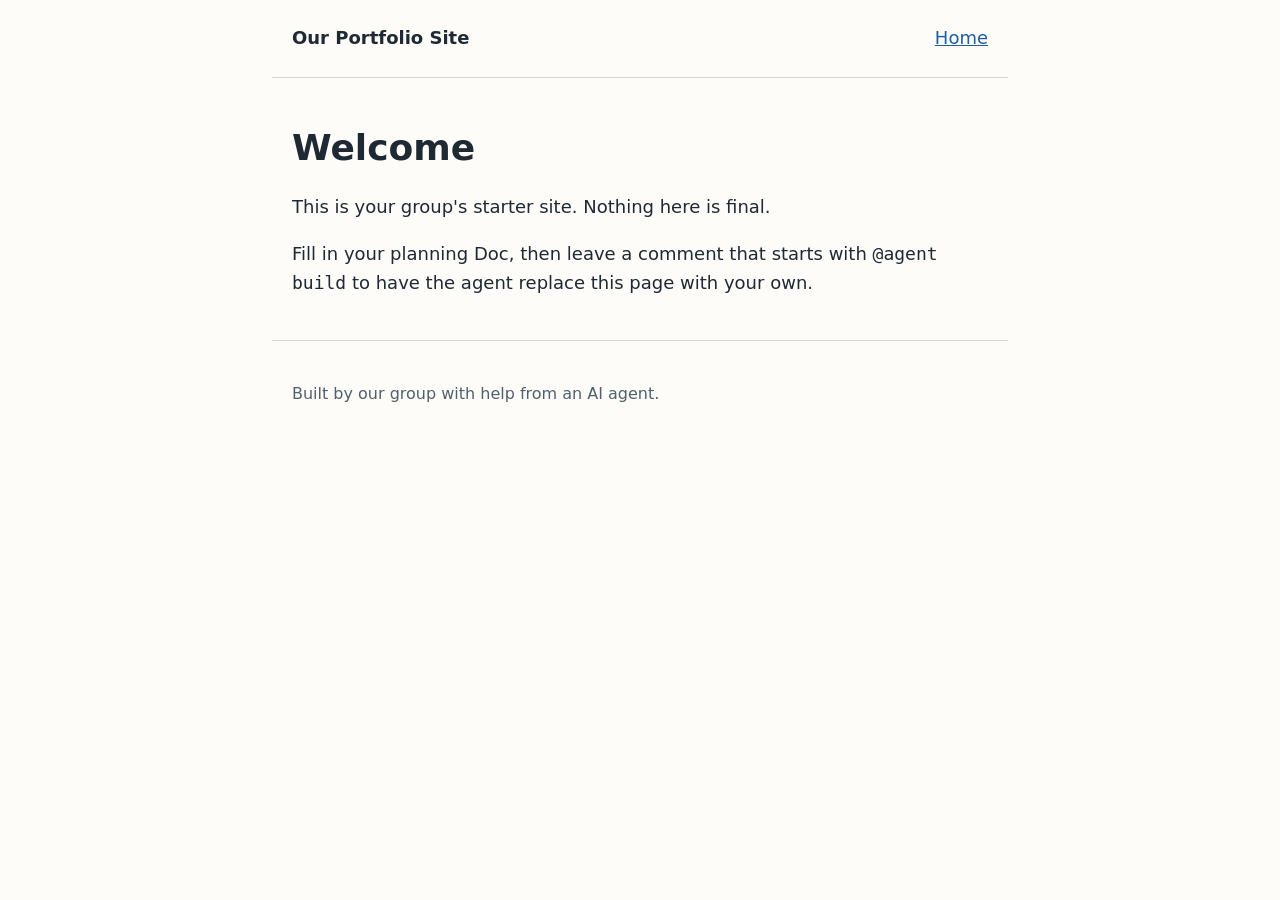
==== index.html @ 2a4f2ccf "Initial commit" ====
<!DOCTYPE html>
<html lang="en">
<head>
  <meta charset="utf-8">
  <meta name="viewport" content="width=device-width, initial-scale=1">
  <title>Our Portfolio Site</title>
  <link rel="stylesheet" href="styles.css">
</head>
<body>
  <a class="skip-link" href="#main">Skip to main content</a>

  <header class="site-header">
    <p class="site-title"><a href="index.html">Our Portfolio Site</a></p>
    <nav aria-label="Main">
      <ul>
        <li><a href="index.html" aria-current="page">Home</a></li>
      </ul>
    </nav>
  </header>

  <main id="main">
    <h1>Welcome</h1>
    <p>This is your group's starter site. Nothing here is final.</p>
    <p>Fill in your planning Doc, then leave a comment that starts with
      <code>@agent build</code> to have the agent replace this page with your own.</p>
  </main>

  <footer class="site-footer">
    <p>Built by our group with help from an AI agent.</p>
  </footer>
</body>
</html>
---- styles.css ----
:root {
  --text: #1f2933;
  --muted: #52606d;
  --background: #fdfcf9;
  --accent: #1d5fa8;
  --border: #d9d4c7;
  --max-width: 46rem;
}

*,
*::before,
*::after {
  box-sizing: border-box;
}

body {
  margin: 0;
  font-family: system-ui, -apple-system, "Segoe UI", Roboto, sans-serif;
  font-size: 1.125rem;
  line-height: 1.6;
  color: var(--text);
  background: var(--background);
}

.site-header,
main,
.site-footer {
  max-width: var(--max-width);
  margin: 0 auto;
  padding: 1.5rem 1.25rem;
}

.site-header {
  display: flex;
  flex-wrap: wrap;
  align-items: baseline;
  justify-content: space-between;
  gap: 1rem;
  border-bottom: 1px solid var(--border);
}

.site-title {
  margin: 0;
  font-weight: 700;
}

.site-title a {
  color: inherit;
  text-decoration: none;
}

nav ul {
  display: flex;
  flex-wrap: wrap;
  gap: 1.25rem;
  margin: 0;
  padding: 0;
  list-style: none;
}

a {
  color: var(--accent);
}

a:focus-visible {
  outline: 3px solid var(--accent);
  outline-offset: 2px;
}

h1 {
  font-size: 2.25rem;
  line-height: 1.2;
}

img,
video {
  max-width: 100%;
  height: auto;
}

.site-footer {
  border-top: 1px solid var(--border);
  color: var(--muted);
  font-size: 1rem;
}

.skip-link {
  position: absolute;
  left: -999rem;
}

.skip-link:focus {
  left: 1rem;
  top: 1rem;
  padding: 0.5rem 0.75rem;
  background: var(--background);
}
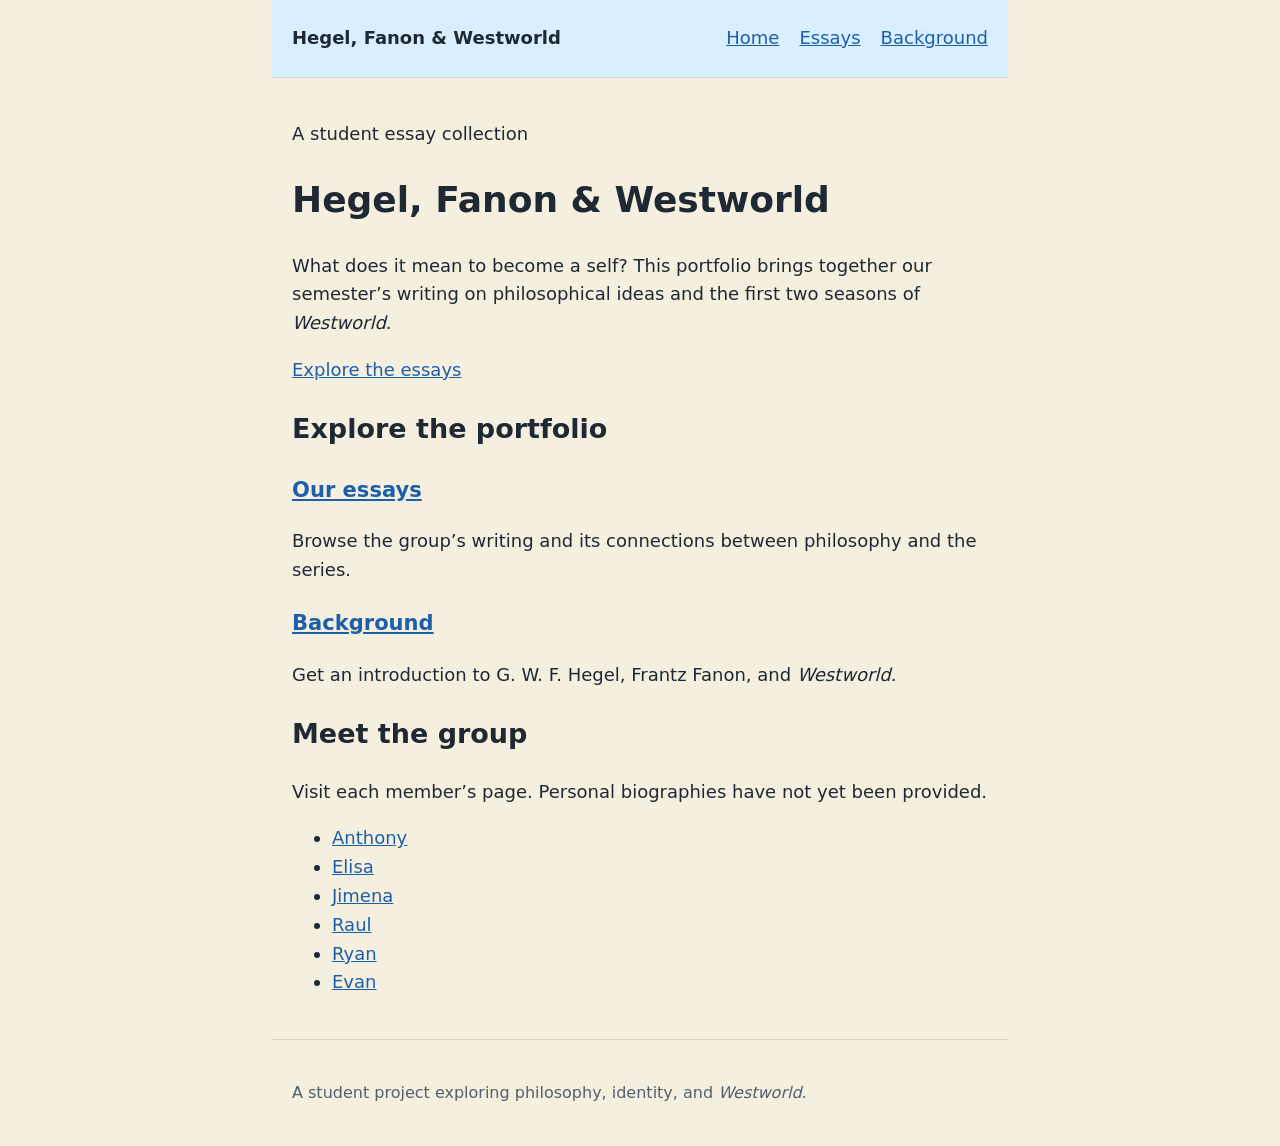
==== commit c862ca29: "Agent: update index.html" ====
--- a/index.html
+++ b/index.html
@@ -3,30 +3,61 @@
 <head>
   <meta charset="utf-8">
   <meta name="viewport" content="width=device-width, initial-scale=1">
-  <title>Our Portfolio Site</title>
+  <title>Hegel, Fanon &amp; Westworld | Student Essays</title>
   <link rel="stylesheet" href="styles.css">
 </head>
 <body>
   <a class="skip-link" href="#main">Skip to main content</a>
 
   <header class="site-header">
-    <p class="site-title"><a href="index.html">Our Portfolio Site</a></p>
+    <p class="site-title"><a href="index.html">Hegel, Fanon &amp; Westworld</a></p>
     <nav aria-label="Main">
       <ul>
         <li><a href="index.html" aria-current="page">Home</a></li>
+        <li><a href="essays.html">Essays</a></li>
+        <li><a href="background.html">Background</a></li>
       </ul>
     </nav>
   </header>
 
   <main id="main">
-    <h1>Welcome</h1>
-    <p>This is your group's starter site. Nothing here is final.</p>
-    <p>Fill in your planning Doc, then leave a comment that starts with
-      <code>@agent build</code> to have the agent replace this page with your own.</p>
+    <section class="hero" aria-labelledby="page-title">
+      <p class="eyebrow">A student essay collection</p>
+      <h1 id="page-title">Hegel, Fanon &amp; Westworld</h1>
+      <p class="lead">What does it mean to become a self? This portfolio brings together our semester’s writing on philosophical ideas and the first two seasons of <em>Westworld</em>.</p>
+      <p><a class="button-link" href="essays.html">Explore the essays</a></p>
+    </section>
+
+    <section aria-labelledby="explore-title">
+      <h2 id="explore-title">Explore the portfolio</h2>
+      <div class="card-grid">
+        <article class="card">
+          <h3><a href="essays.html">Our essays</a></h3>
+          <p>Browse the group’s writing and its connections between philosophy and the series.</p>
+        </article>
+        <article class="card">
+          <h3><a href="background.html">Background</a></h3>
+          <p>Get an introduction to G. W. F. Hegel, Frantz Fanon, and <em>Westworld</em>.</p>
+        </article>
+      </div>
+    </section>
+
+    <section aria-labelledby="members-title">
+      <h2 id="members-title">Meet the group</h2>
+      <p>Visit each member’s page. Personal biographies have not yet been provided.</p>
+      <ul class="member-list">
+        <li><a href="about-anthony.html">Anthony</a></li>
+        <li><a href="about-elisa.html">Elisa</a></li>
+        <li><a href="about-jimena.html">Jimena</a></li>
+        <li><a href="about-raul.html">Raul</a></li>
+        <li><a href="about-ryan.html">Ryan</a></li>
+        <li><a href="about-evan.html">Evan</a></li>
+      </ul>
+    </section>
   </main>
 
   <footer class="site-footer">
-    <p>Built by our group with help from an AI agent.</p>
+    <p>A student project exploring philosophy, identity, and <em>Westworld</em>.</p>
   </footer>
 </body>
 </html>
--- a/styles.css
+++ b/styles.css
@@ -1,9 +1,10 @@
 :root {
   --text: #1f2933;
   --muted: #52606d;
-  --background: #fdfcf9;
+  --background: #f5efdf;
   --accent: #1d5fa8;
   --border: #d9d4c7;
+  --baby-blue: #d9efff;
   --max-width: 46rem;
 }
 
@@ -31,6 +32,7 @@
 }
 
 .site-header {
+  background: var(--baby-blue);
   display: flex;
   flex-wrap: wrap;
   align-items: baseline;
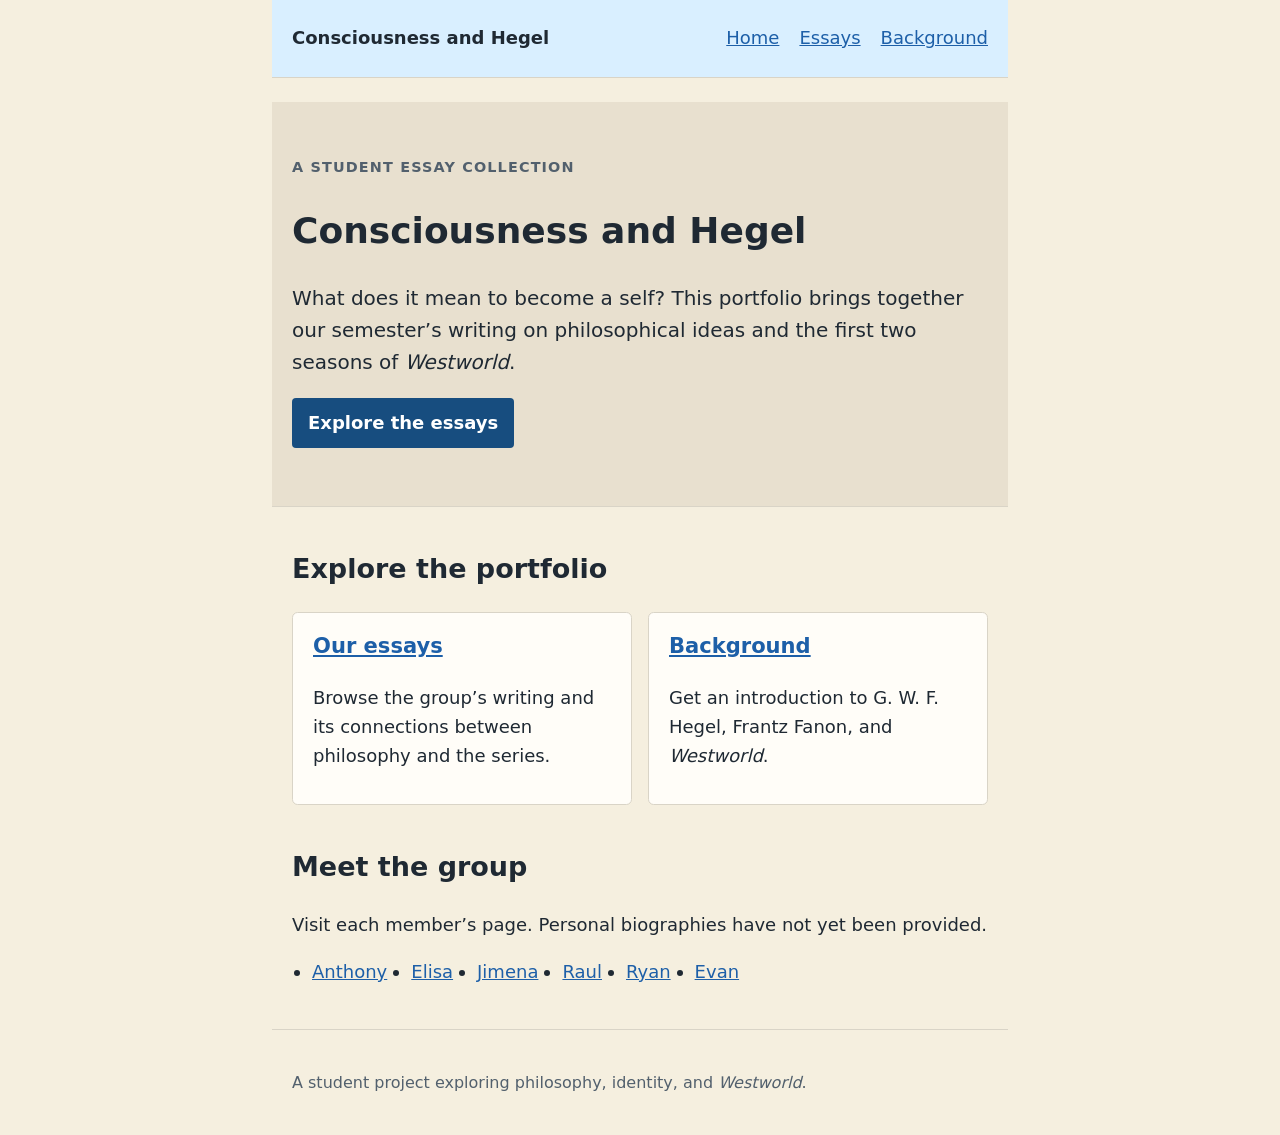
==== commit a78a87d2: "Agent: update index.html" ====
--- a/index.html
+++ b/index.html
@@ -3,14 +3,14 @@
 <head>
   <meta charset="utf-8">
   <meta name="viewport" content="width=device-width, initial-scale=1">
-  <title>Hegel, Fanon &amp; Westworld | Student Essays</title>
+  <title>Consciousness and Hegel | Student Essays</title>
   <link rel="stylesheet" href="styles.css">
 </head>
 <body>
   <a class="skip-link" href="#main">Skip to main content</a>
 
   <header class="site-header">
-    <p class="site-title"><a href="index.html">Hegel, Fanon &amp; Westworld</a></p>
+    <p class="site-title"><a href="index.html">Consciousness and Hegel</a></p>
     <nav aria-label="Main">
       <ul>
         <li><a href="index.html" aria-current="page">Home</a></li>
@@ -23,7 +23,7 @@
   <main id="main">
     <section class="hero" aria-labelledby="page-title">
       <p class="eyebrow">A student essay collection</p>
-      <h1 id="page-title">Hegel, Fanon &amp; Westworld</h1>
+      <h1 id="page-title">Consciousness and Hegel</h1>
       <p class="lead">What does it mean to become a self? This portfolio brings together our semester’s writing on philosophical ideas and the first two seasons of <em>Westworld</em>.</p>
       <p><a class="button-link" href="essays.html">Explore the essays</a></p>
     </section>
--- a/styles.css
+++ b/styles.css
@@ -96,4 +96,99 @@
   top: 1rem;
   padding: 0.5rem 0.75rem;
   background: var(--background);
+  z-index: 10;
 }
+
+.hero {
+  margin: 0 -1.25rem 2.5rem;
+  padding: 2.5rem 1.25rem;
+  background: #e8e0cf;
+  border-bottom: 1px solid var(--border);
+}
+
+.eyebrow {
+  margin-bottom: 0.35rem;
+  color: var(--muted);
+  font-size: 0.9rem;
+  font-weight: 700;
+  letter-spacing: 0.08em;
+  text-transform: uppercase;
+}
+
+.lead {
+  max-width: 42rem;
+  font-size: 1.25rem;
+}
+
+.button-link {
+  display: inline-block;
+  padding: 0.65rem 1rem;
+  border-radius: 0.25rem;
+  background: #174d7f;
+  color: #fff;
+  font-weight: 700;
+  text-decoration: none;
+}
+
+.button-link:hover {
+  background: #103754;
+  text-decoration: underline;
+}
+
+.card-grid {
+  display: grid;
+  grid-template-columns: repeat(auto-fit, minmax(min(100%, 15rem), 1fr));
+  gap: 1rem;
+  margin: 1rem 0 2rem;
+}
+
+.card,
+.notice {
+  padding: 1rem 1.25rem;
+  border: 1px solid var(--border);
+  border-radius: 0.35rem;
+  background: #fffdf8;
+}
+
+.card h3,
+.notice h2 {
+  margin-top: 0;
+}
+
+.member-list {
+  display: flex;
+  flex-wrap: wrap;
+  gap: 0.75rem 1.5rem;
+  padding-left: 1.25rem;
+}
+
+.content-section {
+  margin: 2rem 0;
+  padding-top: 0.5rem;
+  border-top: 1px solid var(--border);
+}
+
+main section + section {
+  margin-top: 2.5rem;
+}
+
+a:hover {
+  text-decoration-thickness: 0.12em;
+  text-underline-offset: 0.15em;
+}
+
+@media (max-width: 36rem) {
+  .site-header {
+    align-items: flex-start;
+    flex-direction: column;
+  }
+
+  .hero {
+    padding-top: 1.75rem;
+    padding-bottom: 1.75rem;
+  }
+
+  h1 {
+    font-size: 2rem;
+  }
+}
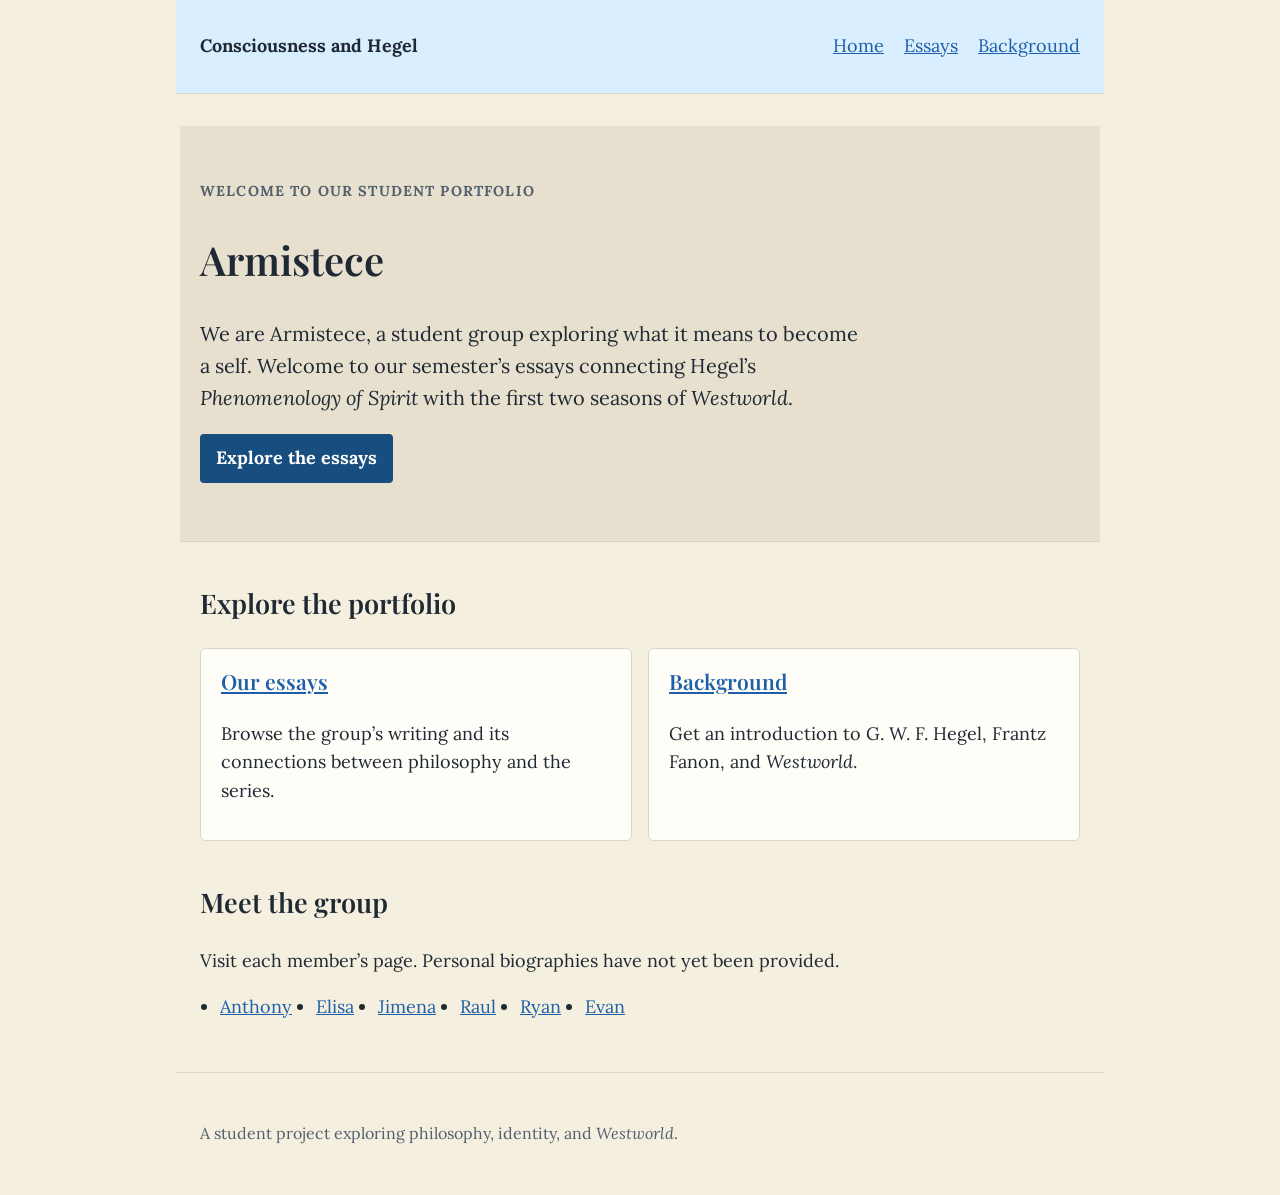
==== commit 11987cf4: "Agent: update index.html" ====
--- a/index.html
+++ b/index.html
@@ -3,7 +3,7 @@
 <head>
   <meta charset="utf-8">
   <meta name="viewport" content="width=device-width, initial-scale=1">
-  <title>Consciousness and Hegel | Student Essays</title>
+  <title>Armistece | Consciousness and Hegel</title>
   <link rel="stylesheet" href="styles.css">
 </head>
 <body>
@@ -22,9 +22,9 @@
 
   <main id="main">
     <section class="hero" aria-labelledby="page-title">
-      <p class="eyebrow">A student essay collection</p>
-      <h1 id="page-title">Consciousness and Hegel</h1>
-      <p class="lead">What does it mean to become a self? This portfolio brings together our semester’s writing on philosophical ideas and the first two seasons of <em>Westworld</em>.</p>
+      <p class="eyebrow">Welcome to our student portfolio</p>
+      <h1 id="page-title">Armistece</h1>
+      <p class="lead">We are Armistece, a student group exploring what it means to become a self. Welcome to our semester’s essays connecting Hegel’s <cite>Phenomenology of Spirit</cite> with the first two seasons of <em>Westworld</em>.</p>
       <p><a class="button-link" href="essays.html">Explore the essays</a></p>
     </section>
 
--- a/styles.css
+++ b/styles.css
@@ -1,3 +1,5 @@
+@import url('https://fonts.googleapis.com/css2?family=Lora:wght@400;500;600;700&family=Playfair+Display:wght@500;600;700&display=swap');
+
 :root {
   --text: #1f2933;
   --muted: #52606d;
@@ -5,7 +7,7 @@
   --accent: #1d5fa8;
   --border: #d9d4c7;
   --baby-blue: #d9efff;
-  --max-width: 46rem;
+  --max-width: 58rem;
 }
 
 *,
@@ -14,9 +16,19 @@
   box-sizing: border-box;
 }
 
+html {
+  scroll-behavior: smooth;
+}
+
+@media (prefers-reduced-motion: reduce) {
+  html {
+    scroll-behavior: auto;
+  }
+}
+
 body {
   margin: 0;
-  font-family: system-ui, -apple-system, "Segoe UI", Roboto, sans-serif;
+  font-family: "Lora", Georgia, serif;
   font-size: 1.125rem;
   line-height: 1.6;
   color: var(--text);
@@ -28,7 +40,7 @@
 .site-footer {
   max-width: var(--max-width);
   margin: 0 auto;
-  padding: 1.5rem 1.25rem;
+  padding: 2rem 1.5rem;
 }
 
 .site-header {
@@ -69,8 +81,15 @@
   outline-offset: 2px;
 }
 
+h1,
+h2,
+h3 {
+  font-family: "Playfair Display", Georgia, serif;
+  font-weight: 600;
+}
+
 h1 {
-  font-size: 2.25rem;
+  font-size: 2.5rem;
   line-height: 1.2;
 }
 
@@ -155,6 +174,29 @@
   margin-top: 0;
 }
 
+.document-dropdown {
+  margin: 1.5rem 0;
+  padding: 0.75rem 1rem;
+  border: 1px solid var(--border);
+  border-radius: 0.35rem;
+  background: #fffdf8;
+}
+
+.document-dropdown summary {
+  color: var(--accent);
+  cursor: pointer;
+  font-weight: 700;
+}
+
+.document-dropdown summary:focus-visible {
+  outline: 3px solid var(--accent);
+  outline-offset: 3px;
+}
+
+.document-dropdown span {
+  color: var(--muted);
+}
+
 .member-list {
   display: flex;
   flex-wrap: wrap;
